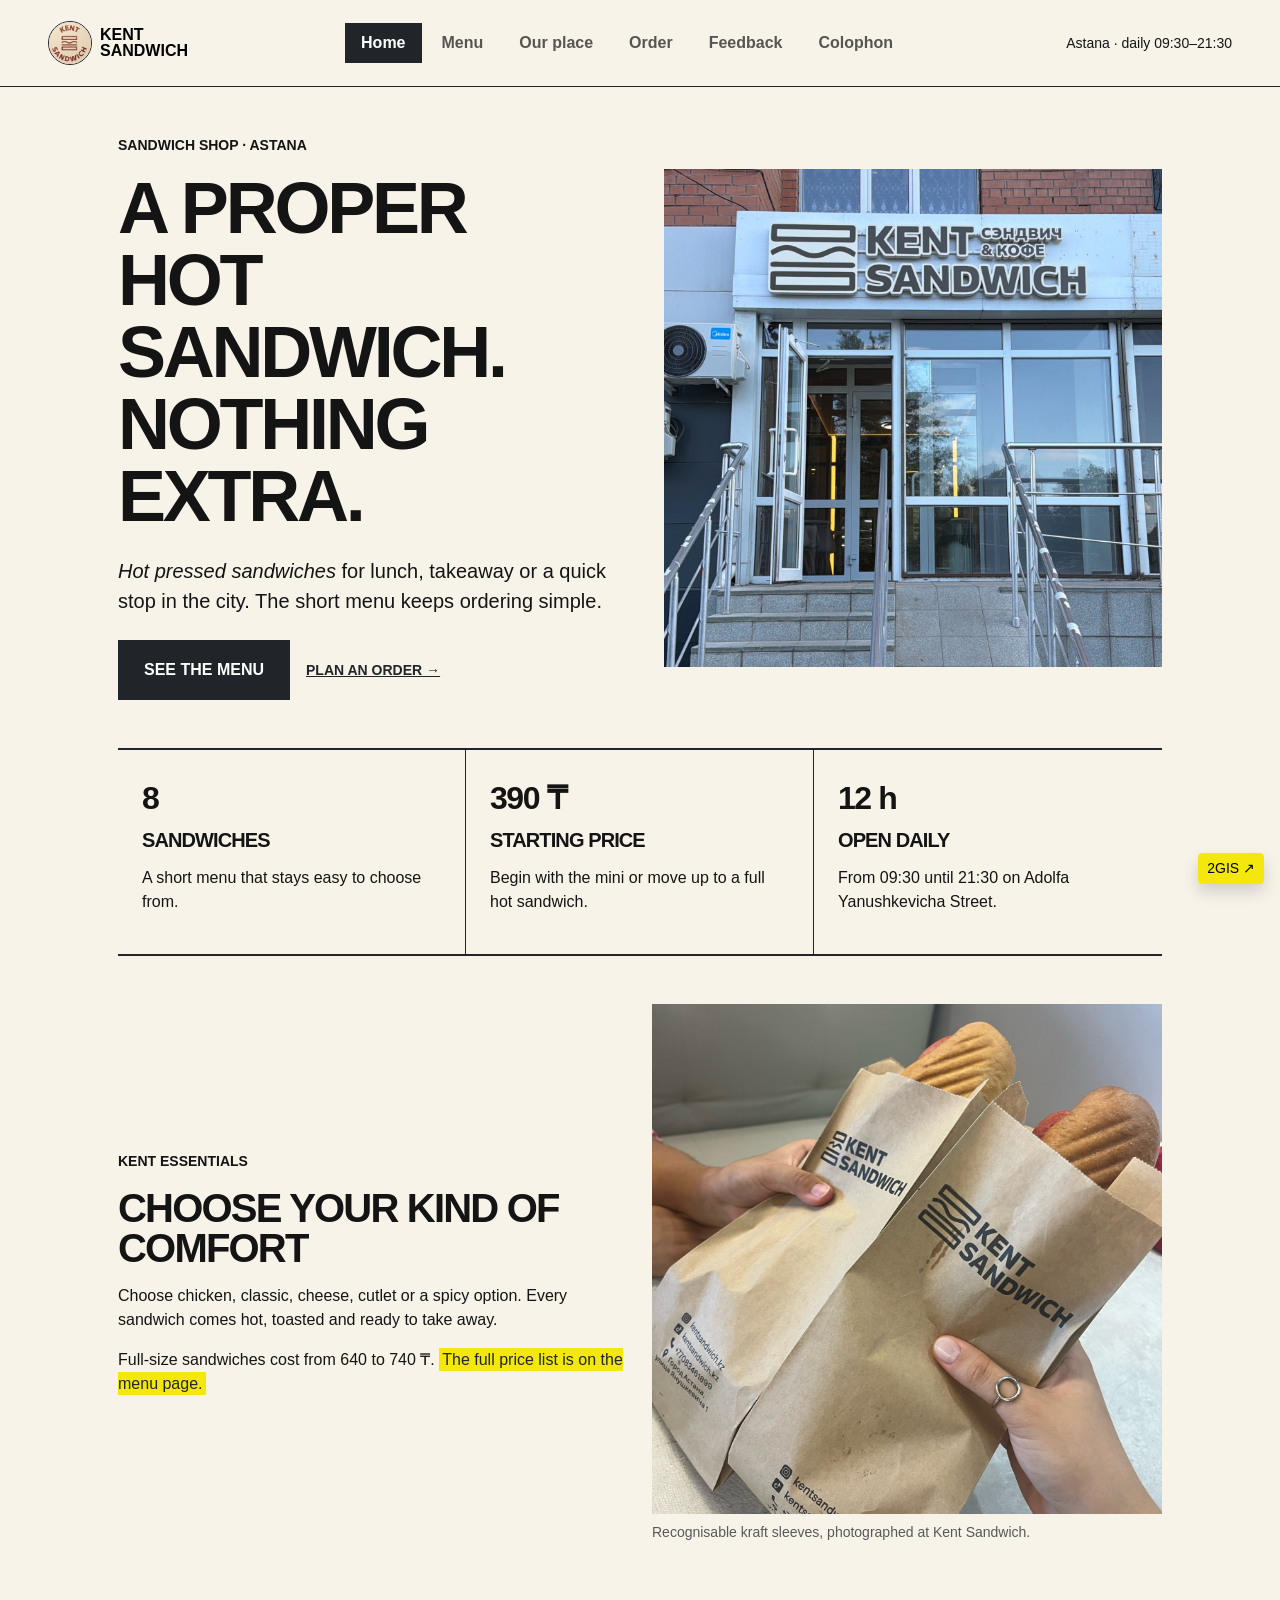
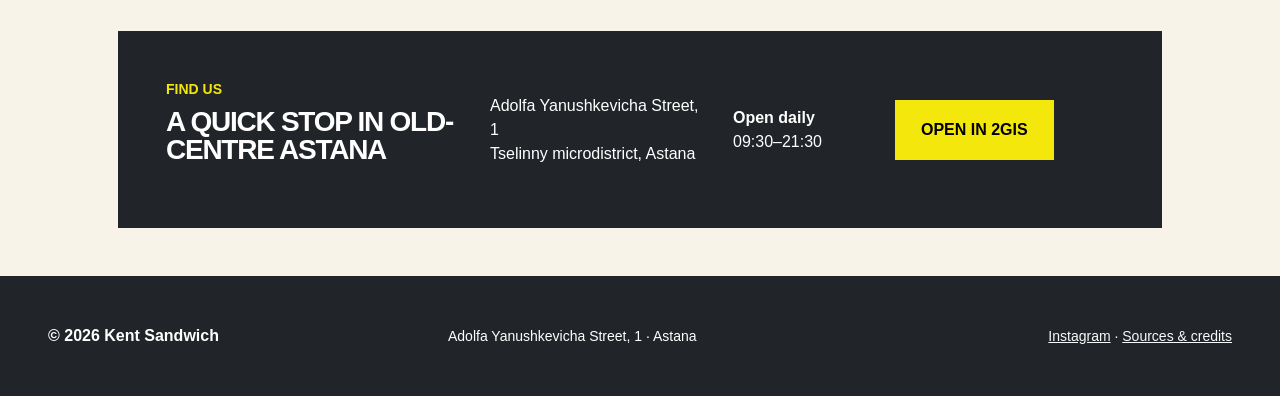
==== index.html @ 13304207 "fix: match Merey navigation to original style" ====
<!DOCTYPE html>
<html lang="en">
<head>
<meta charset="UTF-8">
<meta name="viewport" content="width=device-width, initial-scale=1.0">
<meta name="description" content="Kent Sandwich in Astana: hot pressed sandwiches, a focused menu, and a compact neighbourhood dining room.">
<meta name="author" content="Merey Kuatbay">
<title>Kent Sandwich Astana | Home</title>
<!-- Bootstrap 5.3.8 via CDN; shared styles follow it, then the page owner’s correction stylesheet. --><link rel="stylesheet" href="https://cdn.jsdelivr.net/npm/bootstrap@5.3.8/dist/css/bootstrap.min.css" integrity="sha384-sRIl4kxILFvY47J16cr9ZwB07vP4J8+LH7qKQnuqkuIAvNWLzeN8tE5YBujZqJLB" crossorigin="anonymous">
<link rel="stylesheet" href="css/base.css">
<link rel="stylesheet" href="css/merey.css">
</head>
<body class="page page-home">
    <!-- Author: Merey Kuatbay -->
    <a class="visually-hidden-focusable position-absolute top-0 start-0 z-3 bg-dark text-white p-3" href="#main-content">Skip to content</a>
    <header class="site-header navbar navbar-expand-lg border-bottom border-dark py-3"><div class="container-fluid px-3 px-md-4 px-xl-5">
<a class="brand navbar-brand d-flex align-items-center gap-2 me-3" href="index.html" aria-label="Kent Sandwich home">
        <span class="brand-mark" aria-hidden="true"><img src="images/kent-logo.jpg" alt="" class="rounded-circle border border-dark object-fit-cover" width="44" height="44"></span>
        <span class="brand-name fs-6 fw-bold lh-1 text-uppercase">Kent<br>Sandwich</span>
      </a>
      <button type="button" data-bs-toggle="collapse" data-bs-target="#main-navbar" aria-controls="main-navbar" aria-expanded="false" aria-label="Toggle navigation" class="navbar-toggler"><span class="navbar-toggler-icon"></span></button><nav class="site-nav collapse navbar-collapse" aria-label="Main navigation" id="main-navbar"><ul class="navbar-nav mx-lg-auto gap-1 pt-3 pt-lg-0">
          <li class="nav-item"><a href="index.html" aria-current="page" class="nav-link px-3 fw-semibold active bg-dark text-white">Home</a></li>
          <li class="nav-item"><a href="menu.html" class="nav-link px-3 fw-semibold">Menu</a></li>
          <li class="nav-item"><a href="about.html" class="nav-link px-3 fw-semibold">Our place</a></li>
          <li class="nav-item"><a href="order.html" class="nav-link px-3 fw-semibold">Order</a></li>
          <li class="nav-item"><a href="feedback.html" class="nav-link px-3 fw-semibold">Feedback</a></li>
          <li class="nav-item"><a href="colophon.html" class="nav-link px-3 fw-semibold">Colophon</a></li>
        </ul></nav><p class="header-note d-none d-xl-block small text-end mb-0 ms-3">Astana · daily 09:30–21:30</p>
    </div></header><!-- container caps the content width on large screens and keeps readable gutters on phones. --><main class="site-main container px-lg-5" id="main-content"><section class="home-hero py-4 py-lg-5 border-bottom border-2 border-dark" aria-labelledby="home-title"><div class="row g-4 g-lg-5 align-items-center">
<div class="col-12 col-lg-6">
<p class="eyebrow small text-uppercase fw-semibold mb-3 fw-bold">Sandwich shop · Astana</p>
        <h1 id="home-title" class="fw-bold text-uppercase display-2 lh-1 mb-4">A proper hot sandwich. Nothing extra.</h1>
        <p class="hero-copy lead mb-4 fw-normal"><em>Hot pressed sandwiches</em> for lunch, takeaway or a quick stop in the city. The short menu keeps ordering simple.</p>
        <p class="hero-actions d-flex flex-wrap gap-3 mb-0">
          <a class="btn btn-dark rounded-0 border-2 text-uppercase fw-bold px-4 py-3 small" href="menu.html">See the menu</a>
          <a class="text-link link-dark text-uppercase fw-bold small align-self-center" href="order.html">Plan an order →</a>
        </p>
        </div>
<div class="col-12 col-lg-6"><figure class="hero-figure mb-0"><div class="ratio rounded-0 overflow-hidden ratio-1x1"><img src="images/kent-hero.jpg" alt="Kent Sandwich storefront and sign on Adolfa Yanushkevicha Street" class="w-100 h-100 object-fit-cover"></div></figure></div>
</div></section><!-- Responsive block 1: facts stack on phones, use two columns at md and three at lg. --><section class="quick-facts py-0 border-bottom border-2 border-dark" aria-label="Kent Sandwich essentials"><div class="row g-0">
<div class="col-12 col-md-6 col-lg-4"><article class="fact-card h-100 border-dark p-4 border-end"><p class="fact-number fw-bold mb-2 fs-2">8</p>
          <h2 class="fw-bold mb-3 text-uppercase lh-1 h5">Sandwiches</h2>
          <p>A short menu that stays easy to choose from.</p>
        </article></div>
<div class="col-12 col-md-6 col-lg-4"><article class="fact-card h-100 border-dark p-4 border-end"><p class="fact-number fw-bold mb-2 fs-2">390 ₸</p>
          <h2 class="fw-bold mb-3 text-uppercase lh-1 h5">Starting price</h2>
          <p>Begin with the mini or move up to a full hot sandwich.</p>
        </article></div>
<div class="col-12 col-md-6 col-lg-4"><article class="fact-card h-100 border-dark p-4 border-end border-end-0"><p class="fact-number fw-bold mb-2 fs-2">12 h</p>
          <h2 class="fw-bold mb-3 text-uppercase lh-1 h5">Open daily</h2>
          <p>From 09:30 until 21:30 on Adolfa Yanushkevicha Street.</p>
        </article></div>
</div></section><section class="signature-section py-5" aria-labelledby="signature-title"><div class="row g-4 align-items-center">
<!-- This div groups copy beside the figure; no semantic section is needed inside its parent section. --><div class="col-12 col-md-6"><div class="signature-copy">
          <p class="eyebrow small text-uppercase fw-semibold mb-3 fw-bold">Kent essentials</p>
          <h2 id="signature-title" class="fw-bold mb-3 display-6 text-uppercase lh-1">Choose your kind of comfort</h2>
          <p>Choose chicken, classic, cheese, cutlet or a spicy option. Every sandwich comes hot, toasted and ready to take away.</p>
          <p>Full-size sandwiches cost from 640 to 740 ₸. <mark class="bg-warning">The full price list is on the menu page.</mark></p>
        </div></div>
        <div class="col-12 col-md-6"><figure class="signature-figure"><div class="ratio rounded-0 overflow-hidden ratio-1x1"><img src="images/kent-packaging.jpg" alt="Three Kent Sandwiches in branded kraft paper sleeves" class="w-100 h-100 object-fit-cover"></div>
<figcaption class="figure-caption mt-2">Recognisable kraft sleeves, photographed at Kent Sandwich.</figcaption></figure></div>
</div></section><!-- Responsive block 2: visit information uses one, two and four columns at phone, md and lg widths. --><section class="visit-strip bg-dark text-white rounded-0 p-4 p-lg-5 my-4" id="visit" aria-labelledby="visit-title"><div class="row g-4 align-items-center">
<!-- The id is unique because this is the only home-page destination for visit details. --><!-- This div groups the visit heading within the larger visit section; it has no separate meaning. --><div class="col-12 col-md-6 col-lg-4"><div>
          <p class="eyebrow small text-uppercase text-warning mb-2 mb-0 fw-bold">Find us</p>
          <h2 id="visit-title" class="fw-bold mb-3 h3 text-uppercase lh-1">A quick stop in old-centre Astana</h2>
        </div></div>
        <div class="col-12 col-md-6 col-lg-3"><address class="mb-0">Adolfa Yanushkevicha Street, 1<br>Tselinny microdistrict, Astana</address></div>
        <div class="col-12 col-md-6 col-lg-2"><p class="mb-0">
          <strong>Open daily</strong>
          <br>09:30–21:30</p></div>
        <div class="col-12 col-md-6 col-lg-3"><a class="btn btn-warning rounded-0 border-2 text-uppercase fw-bold px-4 py-3 small" href="https://2gis.kz/astana/firm/70000001114376342" target="_blank" rel="noopener noreferrer">Open in 2GIS</a></div>
      </div></section></main><!-- Responsive text: footer is centred on phones and left/right aligned from md (768px). --><footer class="site-footer container-fluid bg-dark text-white mt-5 py-5 px-3 px-md-4 px-xl-5"><div class="row g-3 align-items-center text-center text-md-start">
<p class="col-12 col-md-4 mb-0 fw-bold">© 2026 Kent Sandwich</p>
      <p class="col-12 col-md-4 mb-0 small">Adolfa Yanushkevicha Street, 1 · Astana</p>
      <p class="col-12 col-md-4 mb-0 small text-md-end"><a href="https://www.instagram.com/kentsandwich.kz/" target="_blank" rel="noopener noreferrer" class="link-light">Instagram</a> · <a href="colophon.html" class="link-light">Sources &amp; credits</a></p>
    </div></footer><a class="source-tab btn btn-warning btn-sm position-fixed bottom-0 end-0 m-3 shadow z-3 d-none d-lg-block" href="https://2gis.kz/astana/firm/70000001114376342" target="_blank" rel="noopener noreferrer">2GIS ↗</a>
  <script src="https://cdn.jsdelivr.net/npm/bootstrap@5.3.8/dist/js/bootstrap.bundle.min.js" integrity="sha384-FKyoEForCGlyvwx9Hj09JcYn3nv7wiPVlz7YYwJrWVcXK/BmnVDxM+D2scQbITxI" crossorigin="anonymous"></script>
</body>
</html>
---- css/base.css ----
/* Bootstrap 5.3.8 provides all layout, spacing, controls and breakpoints.
   Shared brand variables, navigation wordmark and button colours live here. */
:root {
  --kent-heading-font: "Arial Black", "Helvetica Neue", Arial, sans-serif;
  --bs-body-bg: #f7f3e9;
  --bs-body-color: #141414;
  --bs-body-font-family: "Helvetica Neue", Arial, sans-serif;
  --bs-border-color: #d8d2c4;
  --bs-tertiary-bg: #f4e70c;
  --bs-tertiary-bg-rgb: 244, 231, 12;
  --bs-link-color: #141414;
  --bs-link-color-rgb: 20, 20, 20;
  --bs-link-hover-color: #585016;
  --bs-link-hover-color-rgb: 88, 80, 22;
}

/* Shared wordmark font; page headings are assigned in each author's file. */
.brand-name {
  font-family: var(--kent-heading-font);
}

/* Override Bootstrap warning colours to match Kent yellow; geometry and
   interaction states remain supplied by Bootstrap's button component. */
.btn-warning {
  --bs-btn-bg: #f4e70c;
  --bs-btn-border-color: #f4e70c;
  --bs-btn-hover-bg: #e0d30b;
  --bs-btn-hover-border-color: #e0d30b;
  --bs-btn-active-bg: #e0d30b;
  --bs-btn-active-border-color: #e0d30b;
}
---- css/merey.css ----
/* Merey: original heading and menu typography on home, menu and order. */
:is(.page-home, .page-menu, .page-order) main :is(h1, h2, h3) {
  font-family: var(--kent-heading-font);
  letter-spacing: -0.045em;
}
/* Brand display face for the existing fact numbers and sandwich prices. */
.fact-number, .menu-price {
  font-family: var(--kent-heading-font);
  letter-spacing: -0.045em;
}

/* Keep Bootstrap warning utilities on the shop's electric yellow. */
:is(.page-home, .page-menu, .page-order) {
  --bs-warning: #f4e70c;
  --bs-warning-rgb: 244, 231, 12;
}

/* Keep prepared cart and message regions out of view until JavaScript reveals them. */
:is(.page-home, .page-menu, .page-order) .is-hidden {
  display: none;
}

/* JavaScript selection hooks for the menu and order pages; unused until the next assignment. */
.menu-card.is-active,
.menu-card.is-selected,
.choice-card.is-active,
.choice-card.is-selected {
  outline: 3px solid var(--bs-body-color);
  outline-offset: -3px;
}

.form-message {
  margin: 0 0 1rem;
  padding: 0.9rem 1rem;
  border: 2px solid var(--bs-body-color);
}

.form-message.is-error {
  border-color: #a12622;
  background-color: #fff0ef;
  color: #741a17;
}

.form-message.is-success {
  border-color: #25613b;
  background-color: #edf8f0;
  color: #174629;
}

.form-control.is-error,
.form-select.is-error {
  border-color: #a12622;
}

.form-control.is-success,
.form-select.is-success {
  border-color: #25613b;
}

.item-quantity {
  width: 5rem;
  flex: 0 0 5rem;
}

.page-order .order-summary {
  background-color: var(--bs-tertiary-bg);
}

.page-order .form-check-input:checked {
  border-color: var(--bs-body-color);
  background-color: #f4e70c;
  background-image: url("data:image/svg+xml,%3csvg xmlns='http://www.w3.org/2000/svg' viewBox='0 0 20 20'%3e%3cpath fill='none' stroke='%23141414' stroke-linecap='round' stroke-linejoin='round' stroke-width='3' d='m6 10 3 3 6-6'/%3e%3c/svg%3e");
}

.page-order .form-check-input:focus {
  border-color: #f4e70c;
  box-shadow: 0 0 0 0.25rem rgb(244 231 12 / 35%);
}

.page-order .form-control:focus,
.page-order .form-select:focus {
  border-color: #f4e70c;
  box-shadow: 0 0 0 0.25rem rgb(244 231 12 / 35%);
}
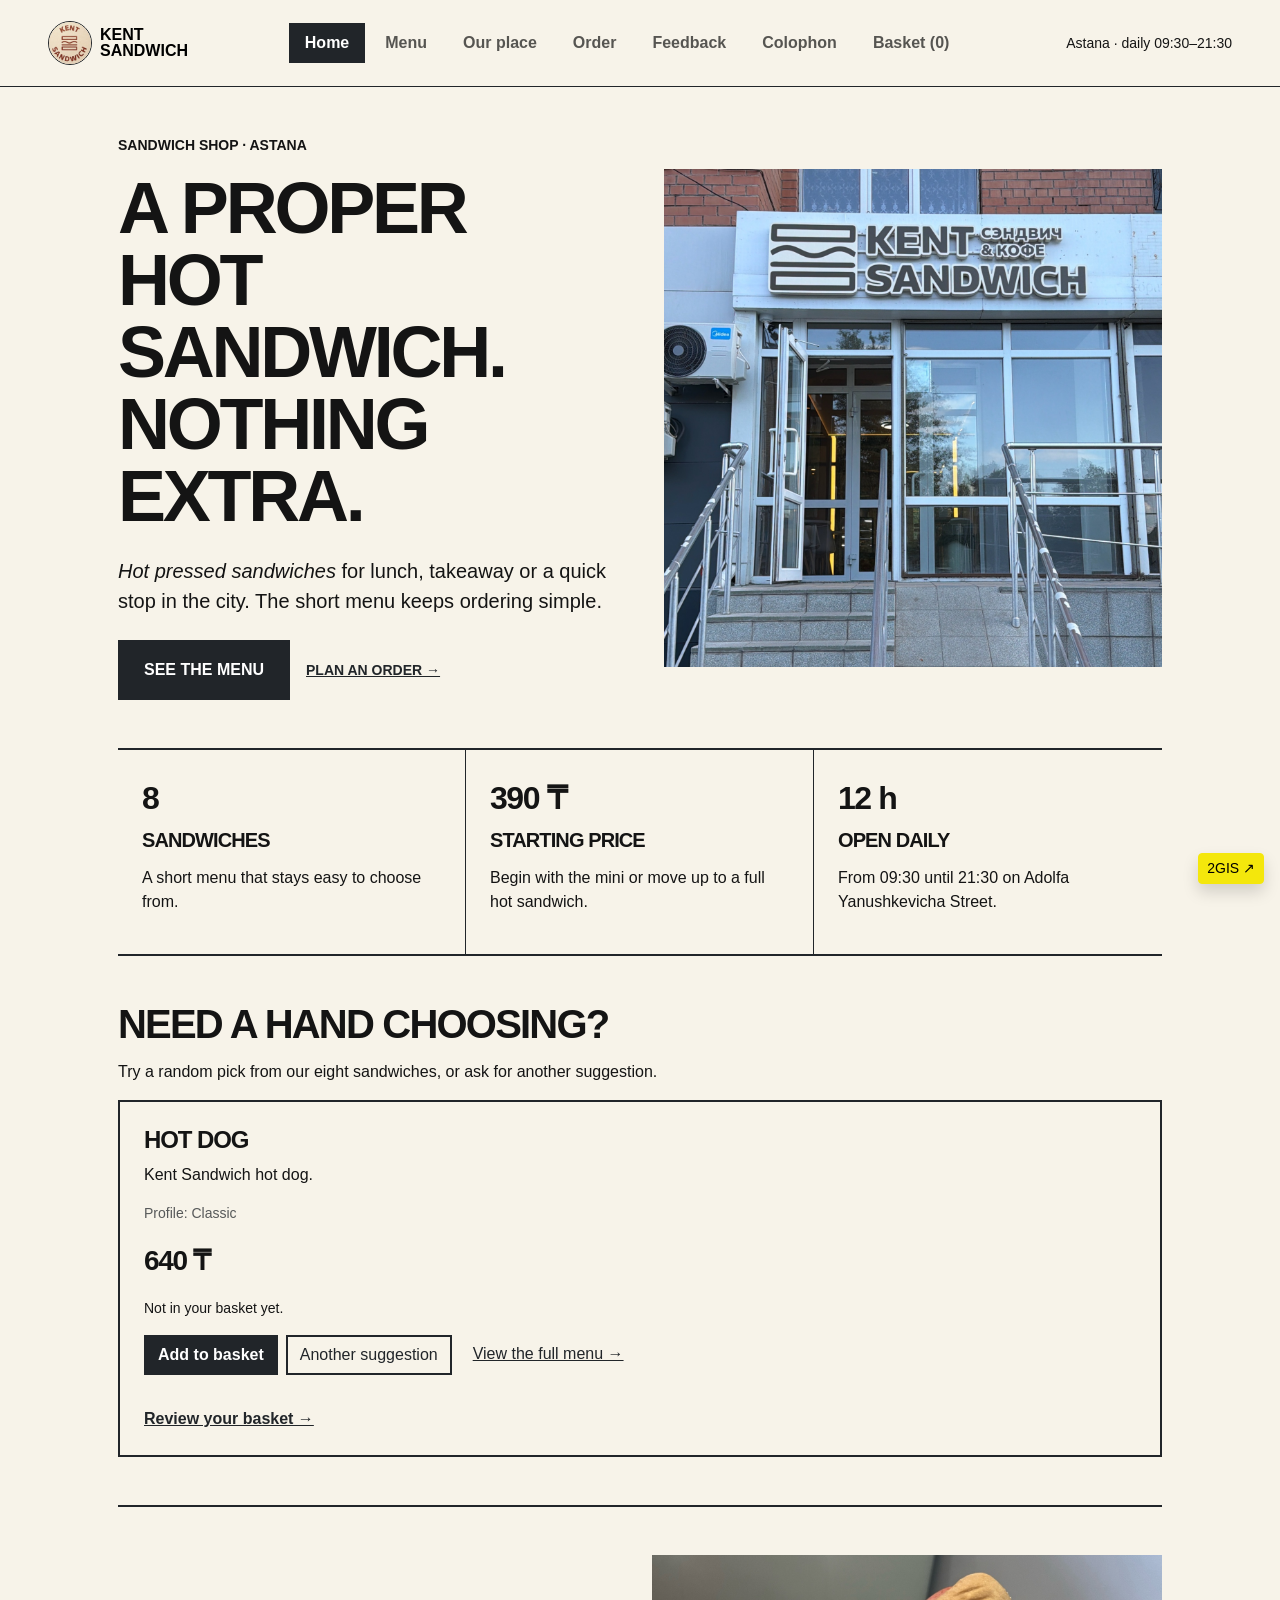
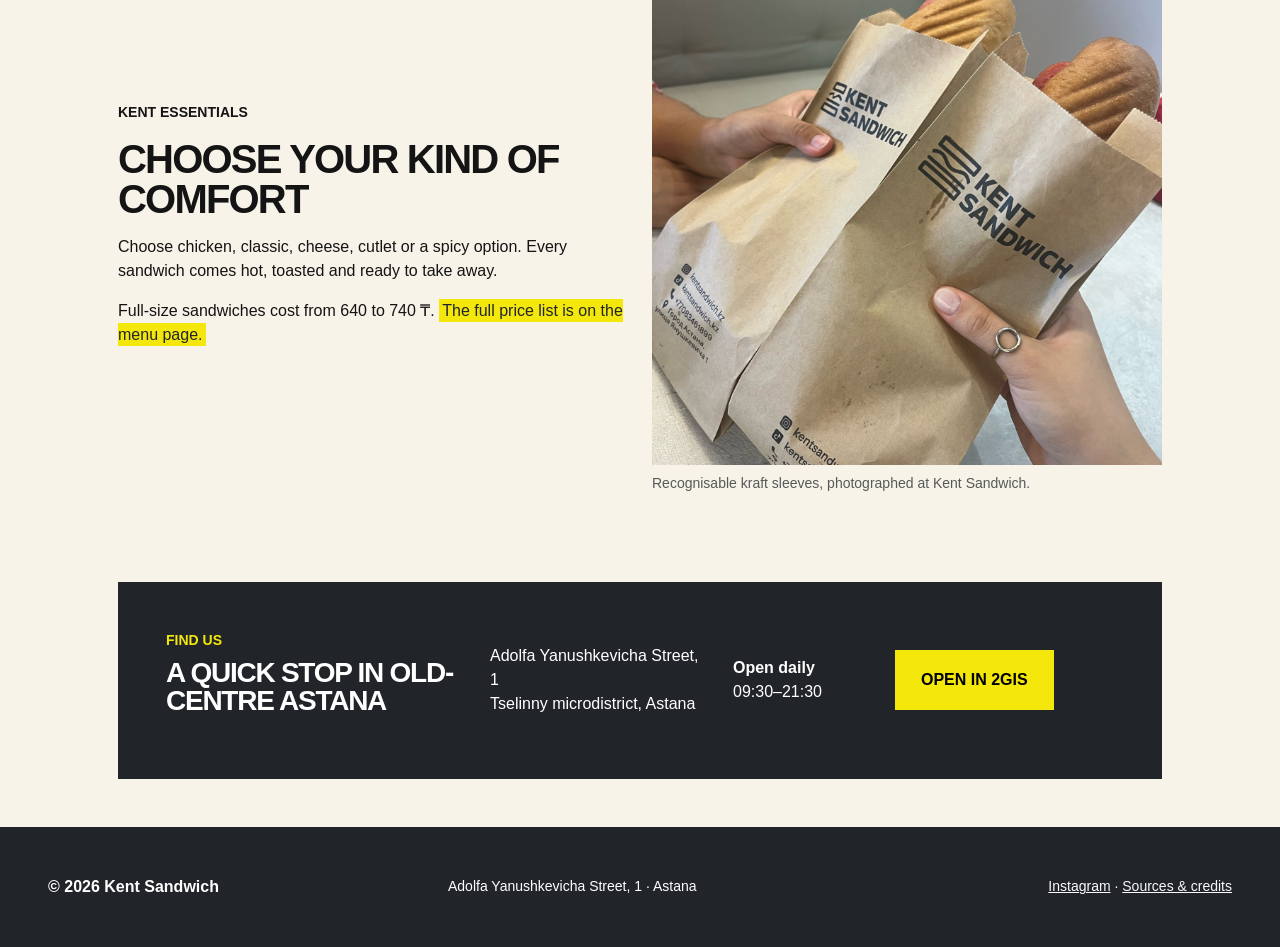
==== commit 5b307c0d: "feat: add shared basket and interactive sandwich discovery" ====
--- a/index.html
+++ b/index.html
@@ -9,6 +9,9 @@
 <!-- Bootstrap 5.3.8 via CDN; shared styles follow it, then the page owner’s correction stylesheet. --><link rel="stylesheet" href="https://cdn.jsdelivr.net/npm/bootstrap@5.3.8/dist/css/bootstrap.min.css" integrity="sha384-sRIl4kxILFvY47J16cr9ZwB07vP4J8+LH7qKQnuqkuIAvNWLzeN8tE5YBujZqJLB" crossorigin="anonymous">
 <link rel="stylesheet" href="css/base.css">
 <link rel="stylesheet" href="css/merey.css">
+<script src="js/menu-data.js" defer></script>
+<script src="js/main.js" defer></script>
+<script src="js/index.js" defer></script>
 </head>
 <body class="page page-home">
     <!-- Author: Merey Kuatbay -->
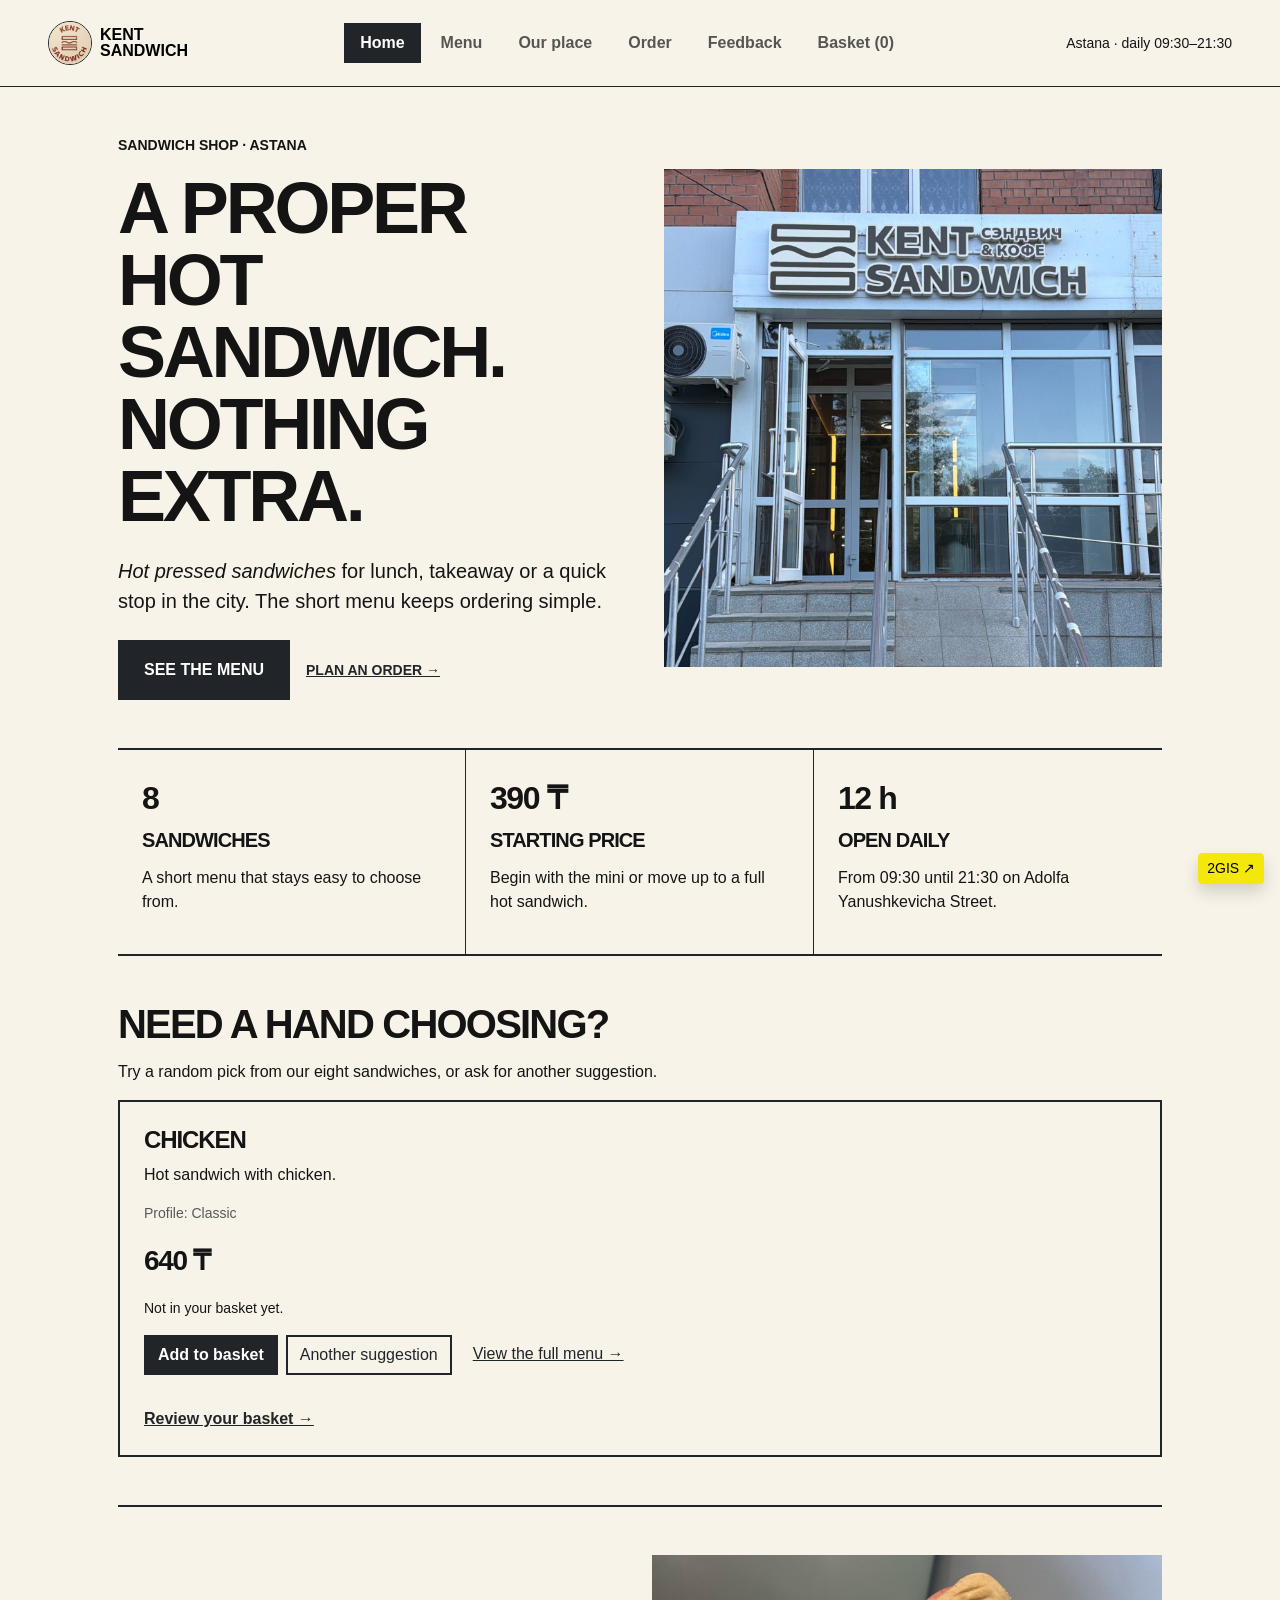
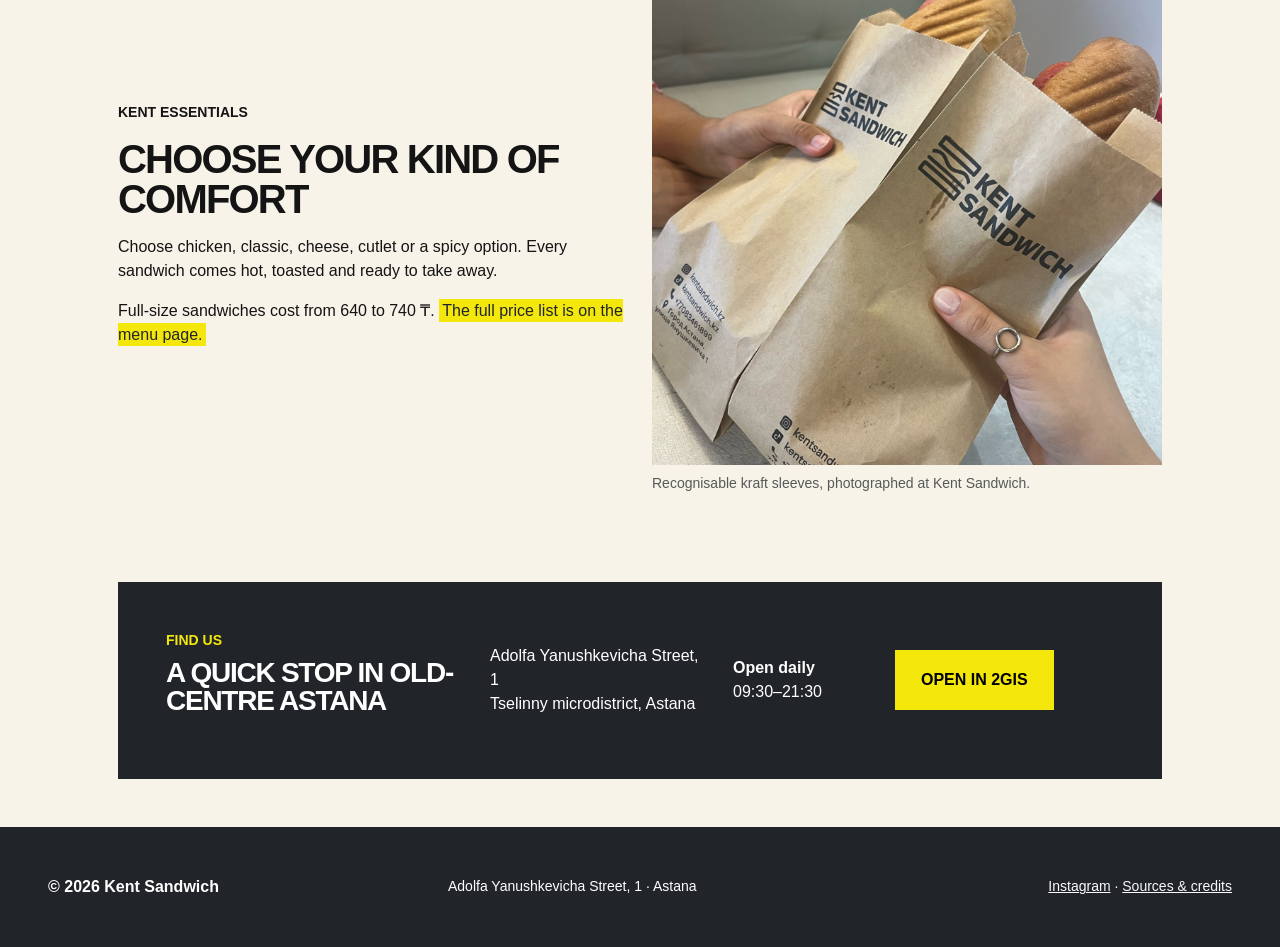
==== commit 64dfe8ab: "feat: migrate home menu and order interactions to jQuery" ====
--- a/index.html
+++ b/index.html
@@ -9,6 +9,8 @@
 <!-- Bootstrap 5.3.8 via CDN; shared styles follow it, then the page owner’s correction stylesheet. --><link rel="stylesheet" href="https://cdn.jsdelivr.net/npm/bootstrap@5.3.8/dist/css/bootstrap.min.css" integrity="sha384-sRIl4kxILFvY47J16cr9ZwB07vP4J8+LH7qKQnuqkuIAvNWLzeN8tE5YBujZqJLB" crossorigin="anonymous">
 <link rel="stylesheet" href="css/base.css">
 <link rel="stylesheet" href="css/merey.css">
+<!-- jQuery 3.7.1 full build: CDN library loads before our deferred scripts; full includes effects. -->
+<script src="https://code.jquery.com/jquery-3.7.1.min.js" integrity="sha256-/JqT3SQfawRcv/BIHPThkBvs0OEvtFFmqPF/lYI/Cxo=" crossorigin="anonymous" defer></script>
 <script src="js/menu-data.js" defer></script>
 <script src="js/main.js" defer></script>
 <script src="js/index.js" defer></script>
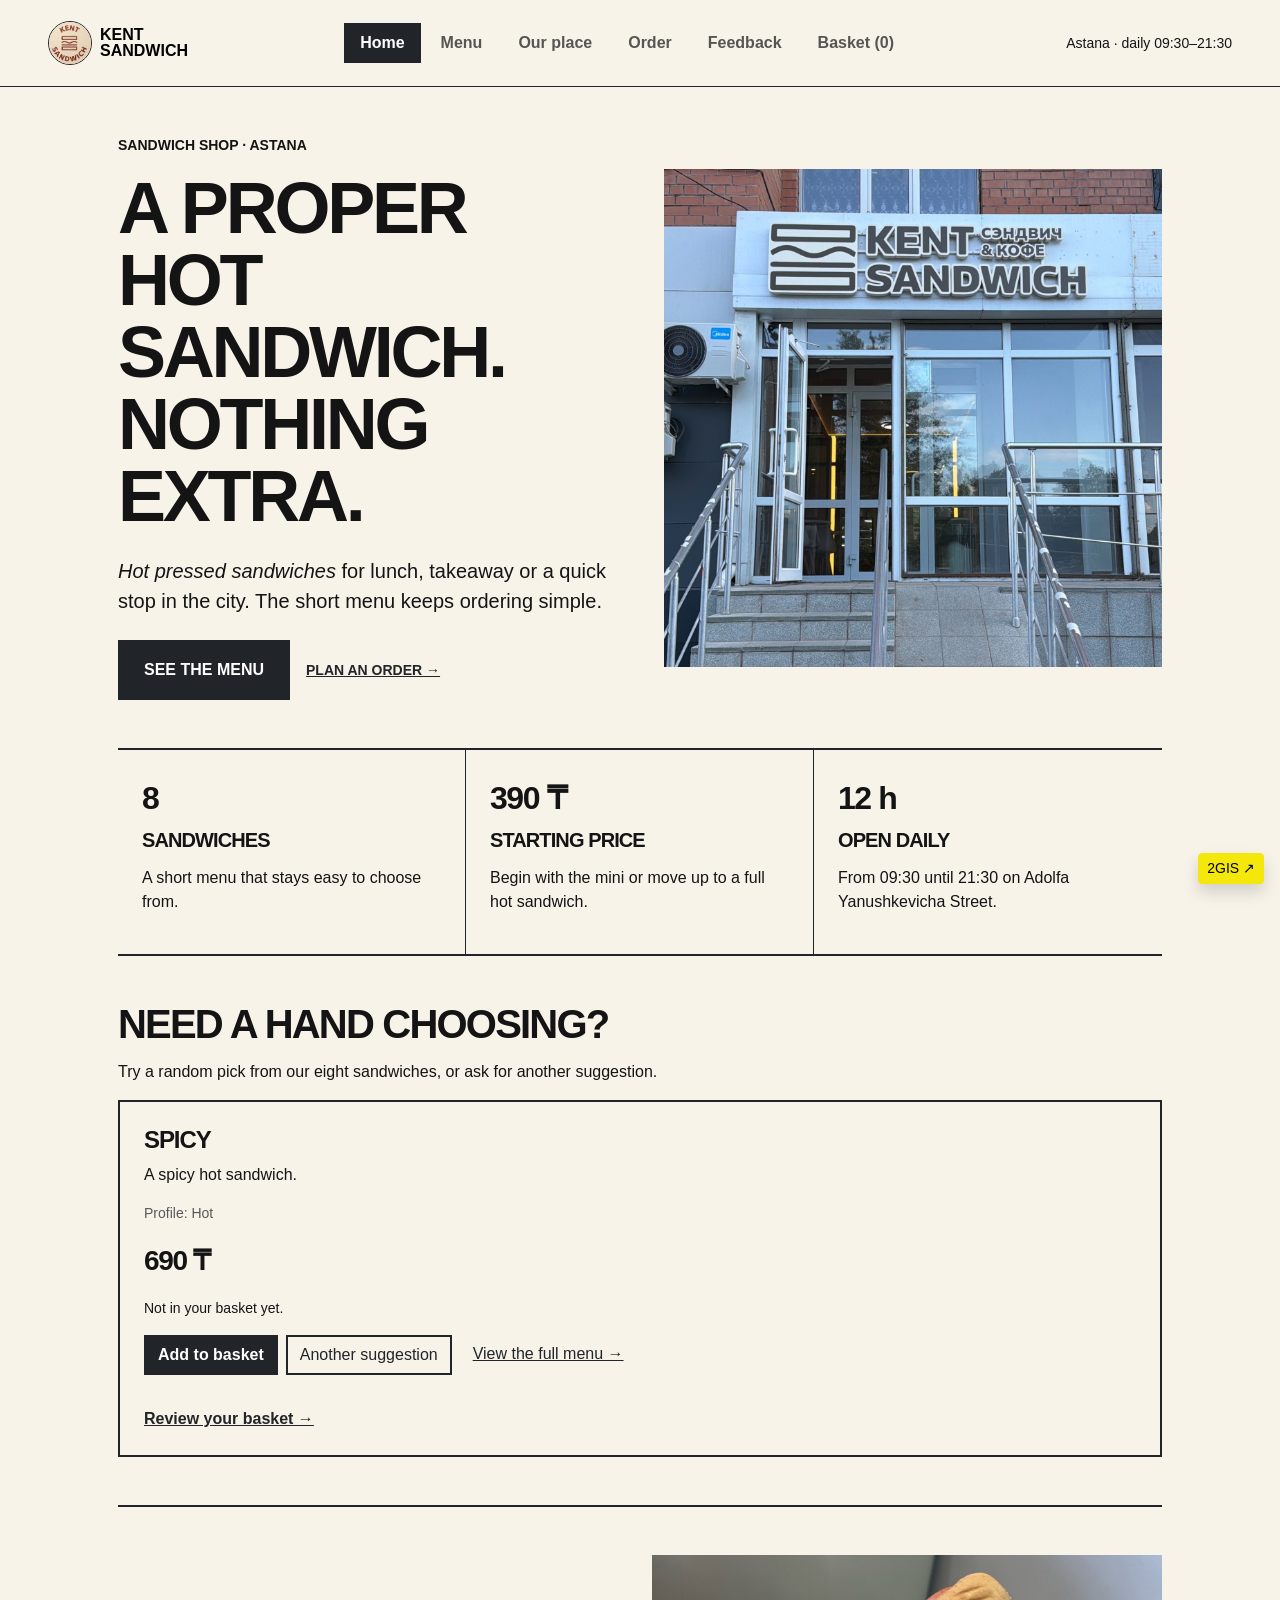
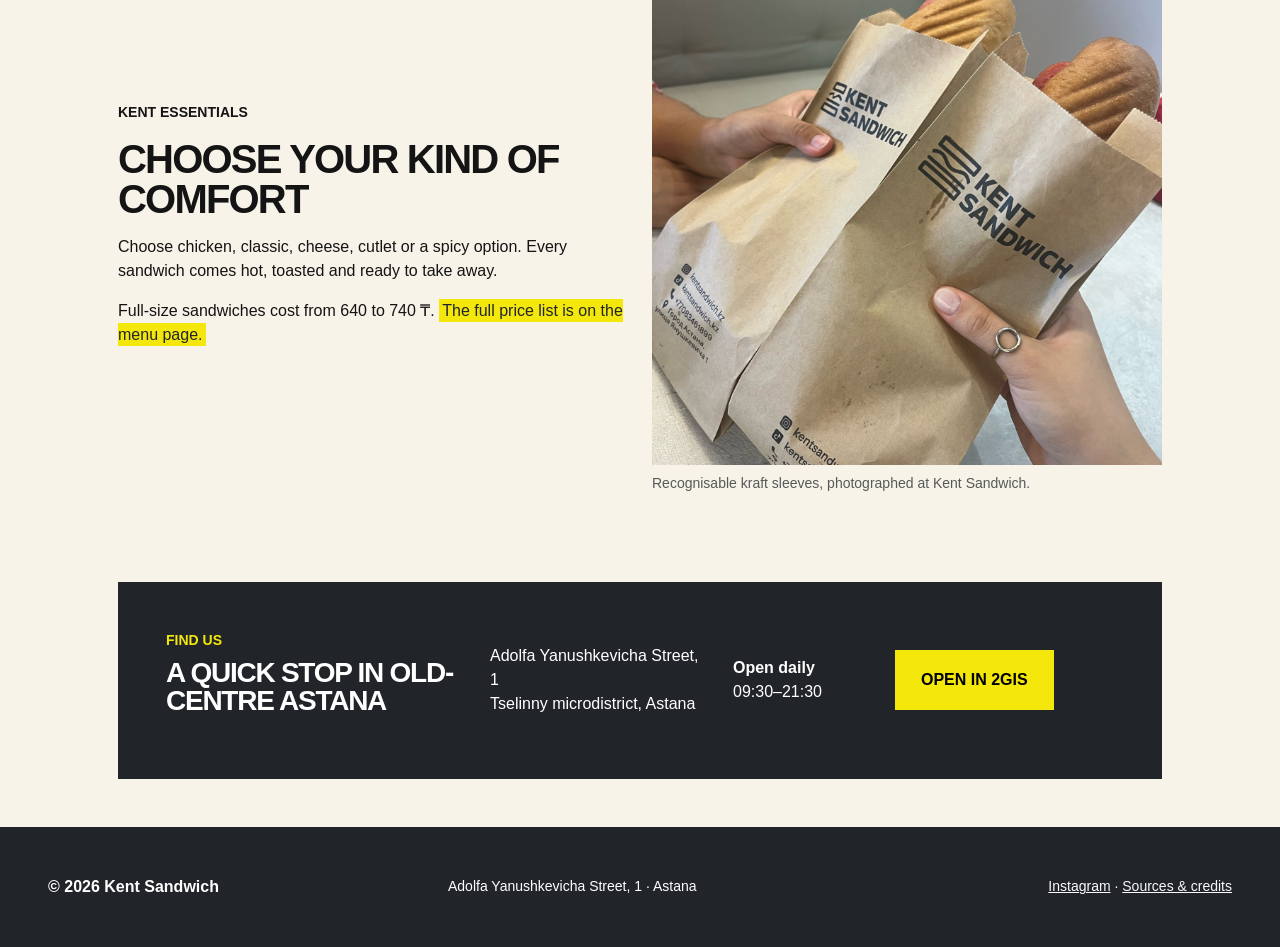
==== commit 2a5ed582: "refactor: separate basket state from jQuery views" ====
--- a/index.html
+++ b/index.html
@@ -12,6 +12,7 @@
 <!-- jQuery 3.7.1 full build: CDN library loads before our deferred scripts; full includes effects. -->
 <script src="https://code.jquery.com/jquery-3.7.1.min.js" integrity="sha256-/JqT3SQfawRcv/BIHPThkBvs0OEvtFFmqPF/lYI/Cxo=" crossorigin="anonymous" defer></script>
 <script src="js/menu-data.js" defer></script>
+<script src="js/basket.js" defer></script>
 <script src="js/main.js" defer></script>
 <script src="js/index.js" defer></script>
 </head>
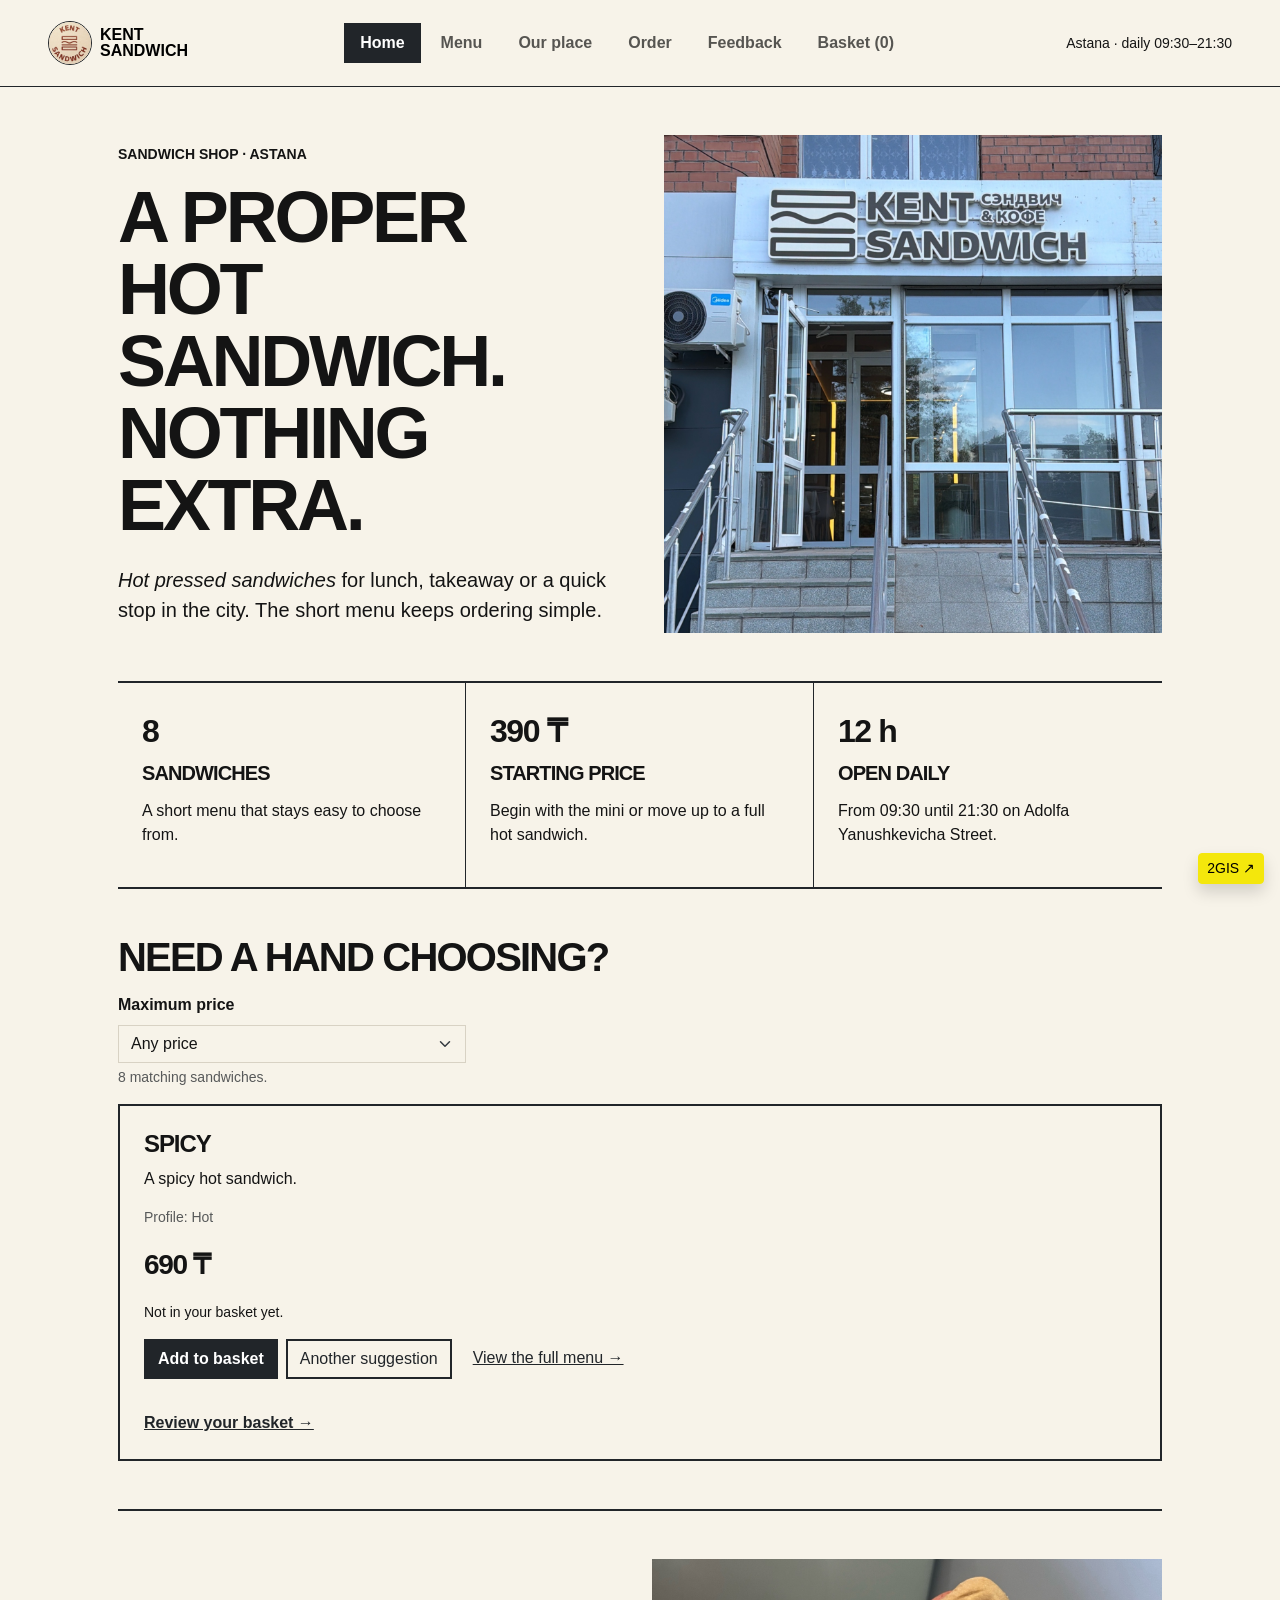
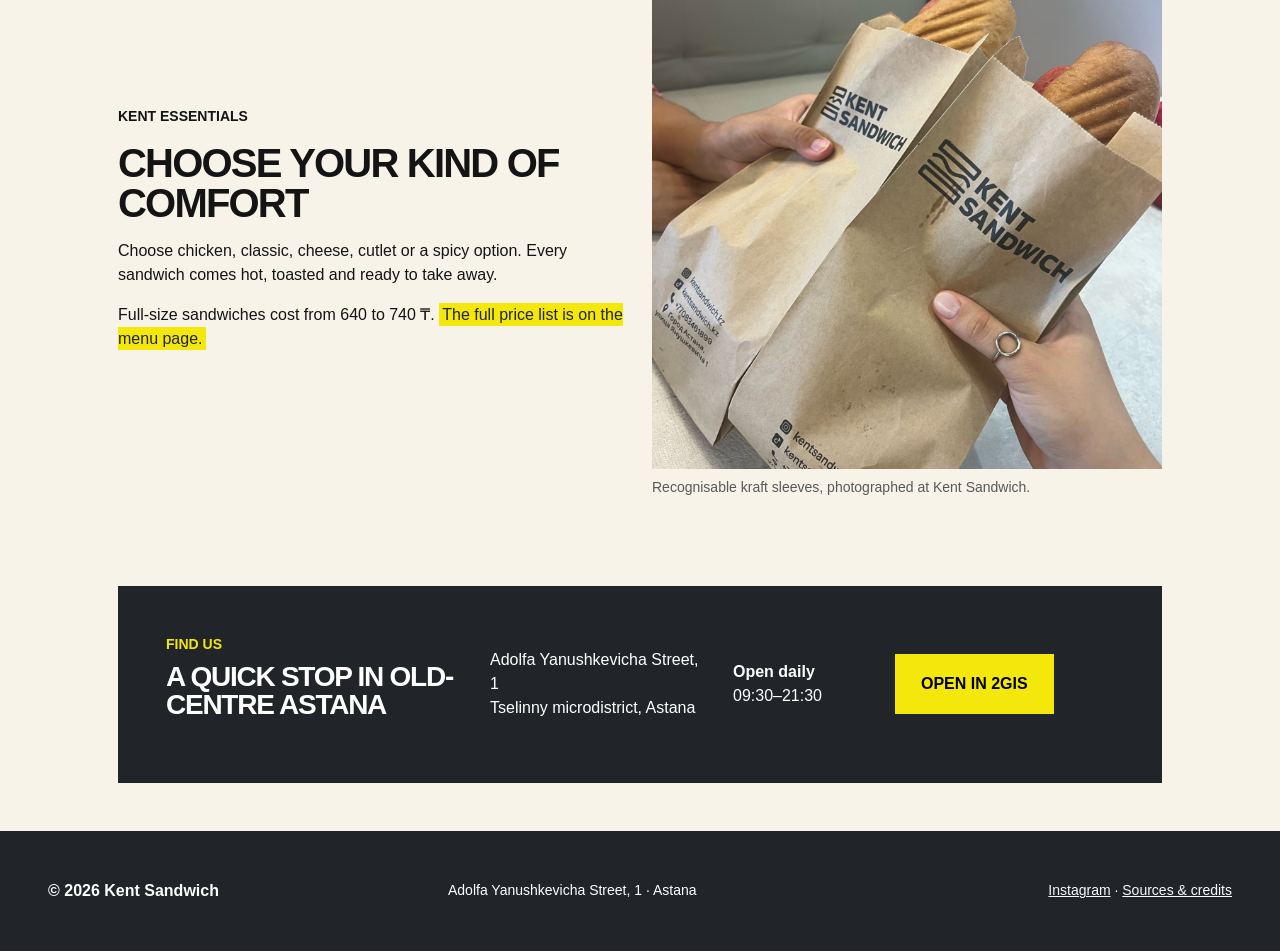
==== commit 1867ed4f: "fix: simplify home and menu layouts" ====
--- a/index.html
+++ b/index.html
@@ -36,11 +36,7 @@
 <div class="col-12 col-lg-6">
 <p class="eyebrow small text-uppercase fw-semibold mb-3 fw-bold">Sandwich shop · Astana</p>
         <h1 id="home-title" class="fw-bold text-uppercase display-2 lh-1 mb-4">A proper hot sandwich. Nothing extra.</h1>
-        <p class="hero-copy lead mb-4 fw-normal"><em>Hot pressed sandwiches</em> for lunch, takeaway or a quick stop in the city. The short menu keeps ordering simple.</p>
-        <p class="hero-actions d-flex flex-wrap gap-3 mb-0">
-          <a class="btn btn-dark rounded-0 border-2 text-uppercase fw-bold px-4 py-3 small" href="menu.html">See the menu</a>
-          <a class="text-link link-dark text-uppercase fw-bold small align-self-center" href="order.html">Plan an order →</a>
-        </p>
+        <p class="lead mb-0 fw-normal"><em>Hot pressed sandwiches</em> for lunch, takeaway or a quick stop in the city. The short menu keeps ordering simple.</p>
         </div>
 <div class="col-12 col-lg-6"><figure class="hero-figure mb-0"><div class="ratio rounded-0 overflow-hidden ratio-1x1"><img src="images/kent-hero.jpg" alt="Kent Sandwich storefront and sign on Adolfa Yanushkevicha Street" class="w-100 h-100 object-fit-cover"></div></figure></div>
 </div></section><!-- Responsive block 1: facts stack on phones, use two columns at md and three at lg. --><section class="quick-facts py-0 border-bottom border-2 border-dark" aria-label="Kent Sandwich essentials"><div class="row g-0">
--- a/css/merey.css
+++ b/css/merey.css
@@ -20,10 +20,11 @@
   display: none;
 }
 
-/* JavaScript selection hooks for the menu and order pages; unused until the next assignment. */
-.menu-card.is-active,
+.menu-guide-photo {
+  object-position: center bottom;
+}
+
 .menu-card.is-selected,
-.choice-card.is-active,
 .choice-card.is-selected {
   outline: 3px solid var(--bs-body-color);
   outline-offset: -3px;
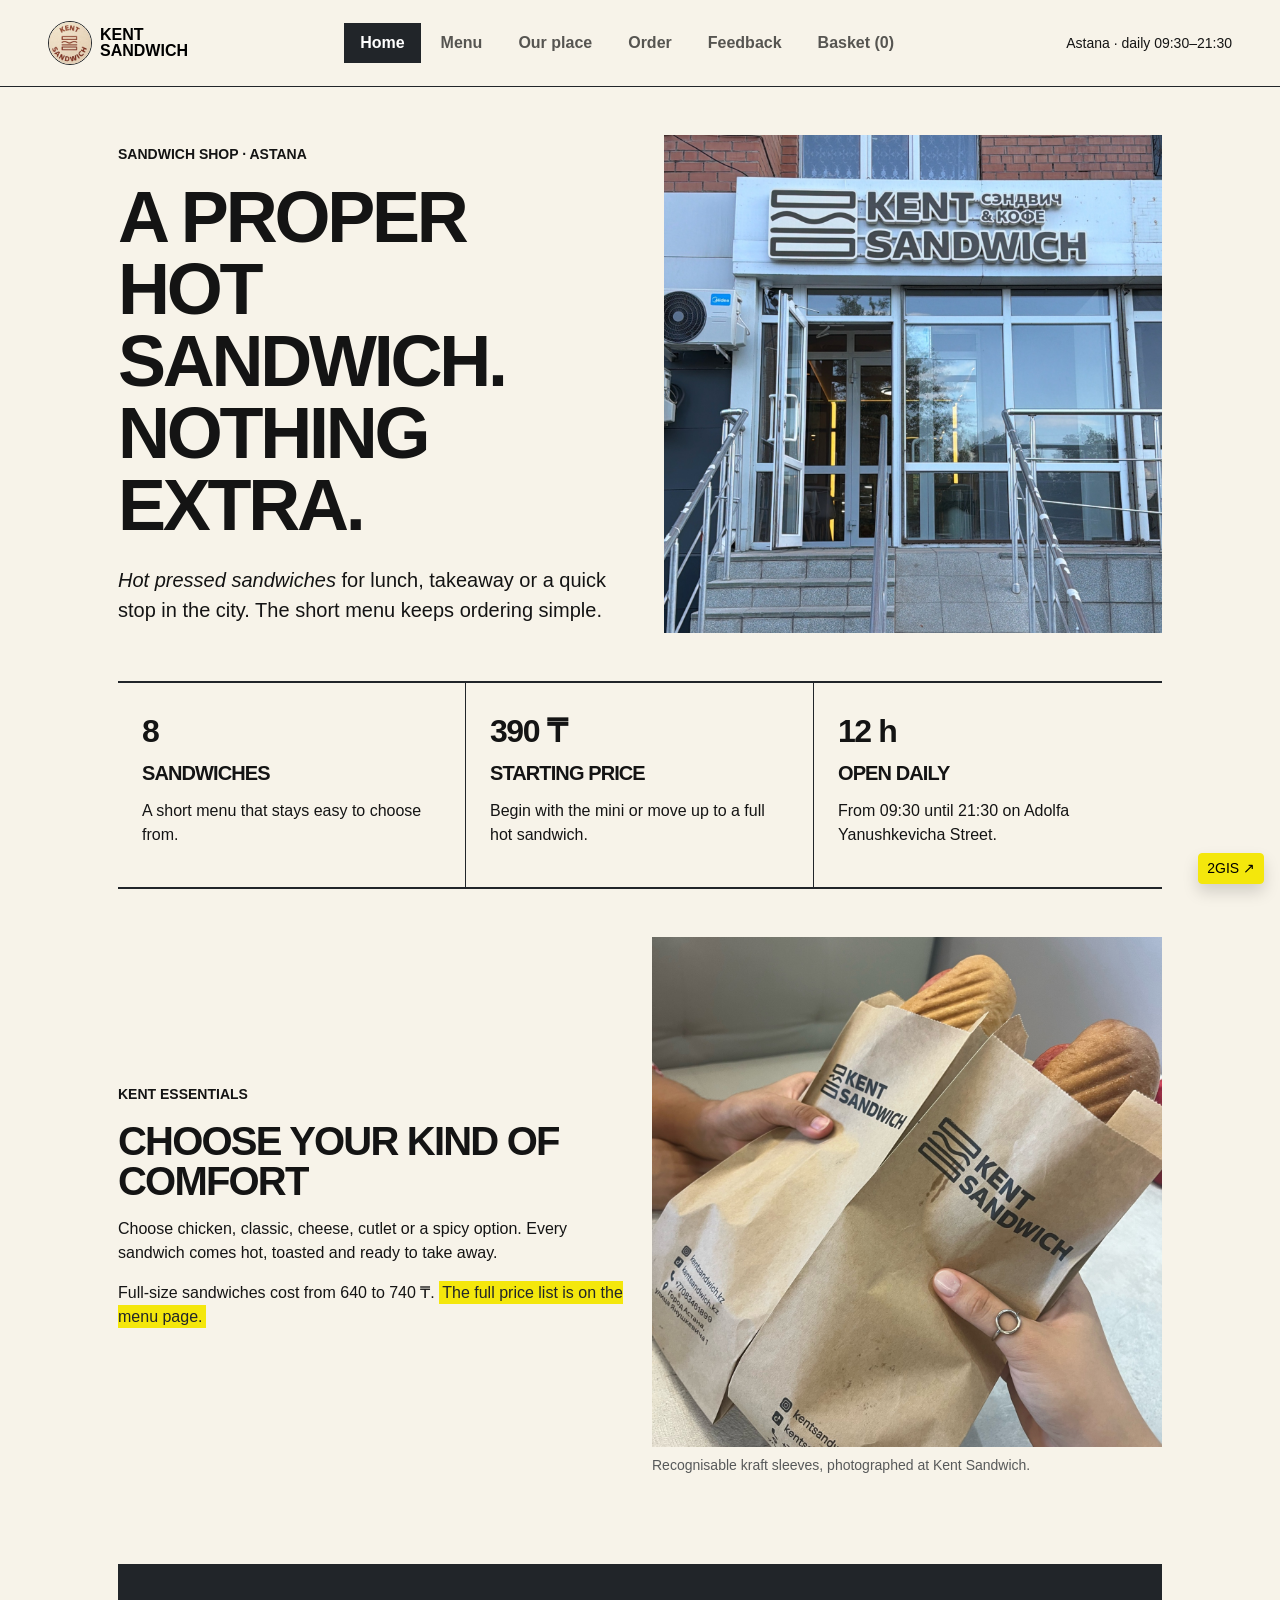
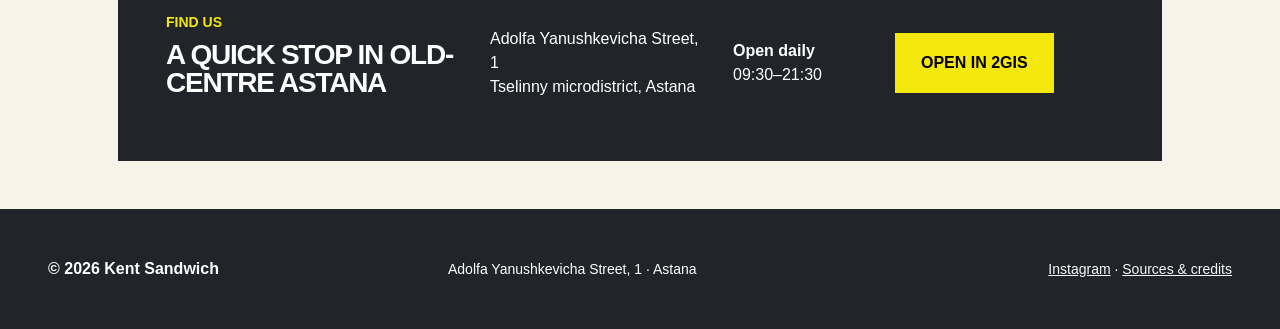
==== commit 63aed4e8: "refine: remove home sandwich suggestions" ====
--- a/index.html
+++ b/index.html
@@ -14,7 +14,6 @@
 <script src="js/menu-data.js" defer></script>
 <script src="js/basket.js" defer></script>
 <script src="js/main.js" defer></script>
-<script src="js/index.js" defer></script>
 </head>
 <body class="page page-home">
     <!-- Author: Merey Kuatbay -->
@@ -52,7 +51,7 @@
           <h2 class="fw-bold mb-3 text-uppercase lh-1 h5">Open daily</h2>
           <p>From 09:30 until 21:30 on Adolfa Yanushkevicha Street.</p>
         </article></div>
-</div></section><section class="signature-section py-5" aria-labelledby="signature-title"><div class="row g-4 align-items-center">
+</div></section><section class="py-5" aria-labelledby="signature-title"><div class="row g-4 align-items-center">
 <!-- This div groups copy beside the figure; no semantic section is needed inside its parent section. --><div class="col-12 col-md-6"><div class="signature-copy">
           <p class="eyebrow small text-uppercase fw-semibold mb-3 fw-bold">Kent essentials</p>
           <h2 id="signature-title" class="fw-bold mb-3 display-6 text-uppercase lh-1">Choose your kind of comfort</h2>
--- a/css/merey.css
+++ b/css/merey.css
@@ -58,9 +58,20 @@
   border-color: #25613b;
 }
 
-.item-quantity {
-  width: 5rem;
-  flex: 0 0 5rem;
+.choice-card .form-check-label {
+  flex: 1 0 7.5rem;
+}
+
+.order-quantity .btn {
+  display: grid;
+  place-items: center;
+  min-width: 2.75rem;
+  min-height: 2.75rem;
+}
+
+.order-quantity output {
+  min-width: 1.75rem;
+  font-variant-numeric: tabular-nums;
 }
 
 .page-order .order-summary {
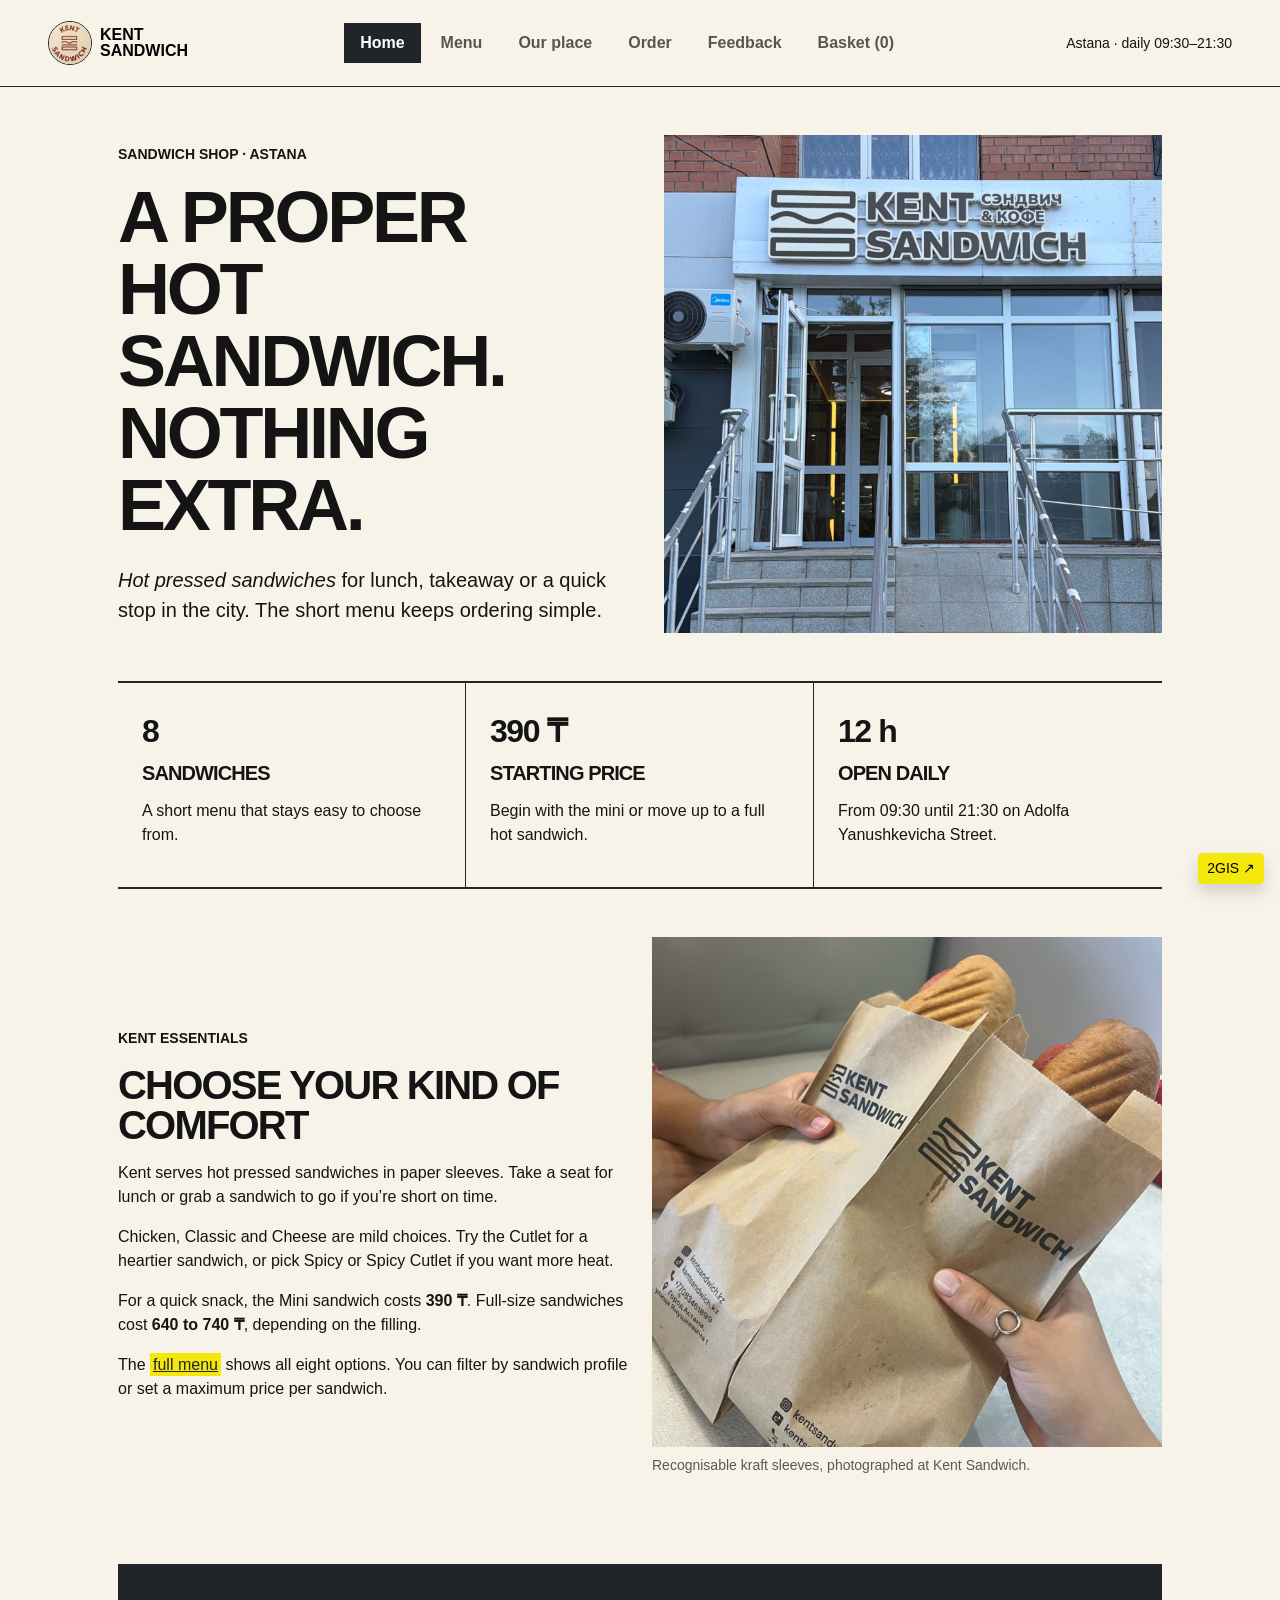
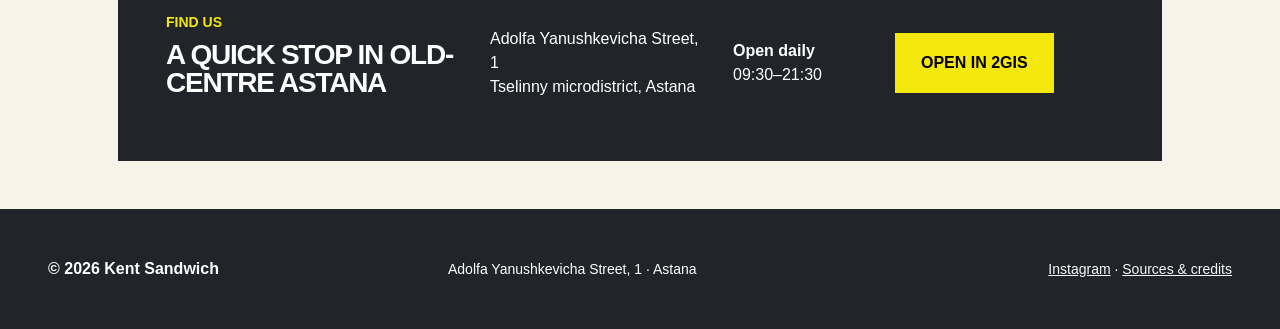
==== commit 778d575a: "docs: expand sandwich guide on homepage" ====
--- a/index.html
+++ b/index.html
@@ -55,8 +55,10 @@
 <!-- This div groups copy beside the figure; no semantic section is needed inside its parent section. --><div class="col-12 col-md-6"><div class="signature-copy">
           <p class="eyebrow small text-uppercase fw-semibold mb-3 fw-bold">Kent essentials</p>
           <h2 id="signature-title" class="fw-bold mb-3 display-6 text-uppercase lh-1">Choose your kind of comfort</h2>
-          <p>Choose chicken, classic, cheese, cutlet or a spicy option. Every sandwich comes hot, toasted and ready to take away.</p>
-          <p>Full-size sandwiches cost from 640 to 740 ₸. <mark class="bg-warning">The full price list is on the menu page.</mark></p>
+          <p>Kent serves hot pressed sandwiches in paper sleeves. Take a seat for lunch or grab a sandwich to go if you’re short on time.</p>
+          <p>Chicken, Classic and Cheese are mild choices. Try the Cutlet for a heartier sandwich, or pick Spicy or Spicy Cutlet if you want more heat.</p>
+          <p>For a quick snack, the Mini sandwich costs <strong>390 ₸</strong>. Full-size sandwiches cost <strong>640 to 740 ₸</strong>, depending on the filling.</p>
+          <p class="mb-0">The <mark class="bg-warning"><a class="link-dark" href="menu.html">full menu</a></mark> shows all eight options. You can filter by sandwich profile or set a maximum price per sandwich.</p>
         </div></div>
         <div class="col-12 col-md-6"><figure class="signature-figure"><div class="ratio rounded-0 overflow-hidden ratio-1x1"><img src="images/kent-packaging.jpg" alt="Three Kent Sandwiches in branded kraft paper sleeves" class="w-100 h-100 object-fit-cover"></div>
 <figcaption class="figure-caption mt-2">Recognisable kraft sleeves, photographed at Kent Sandwich.</figcaption></figure></div>
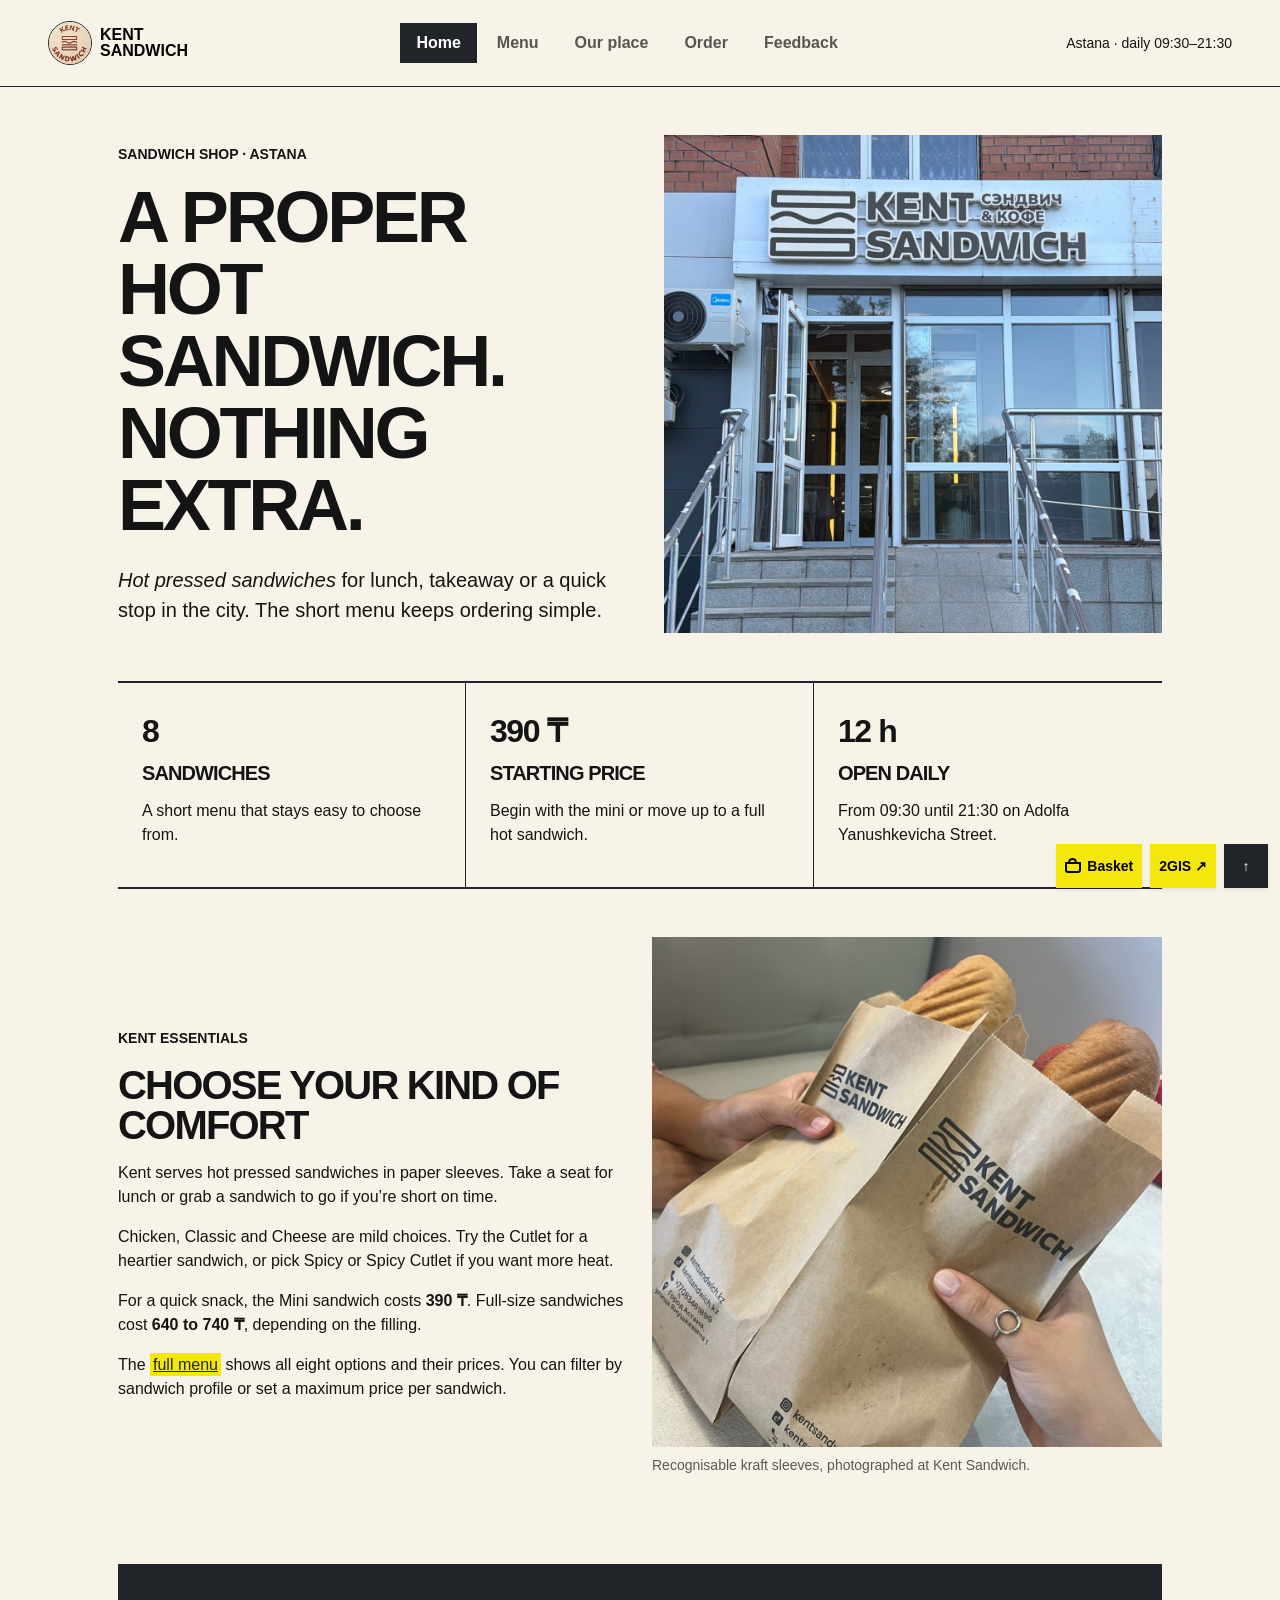
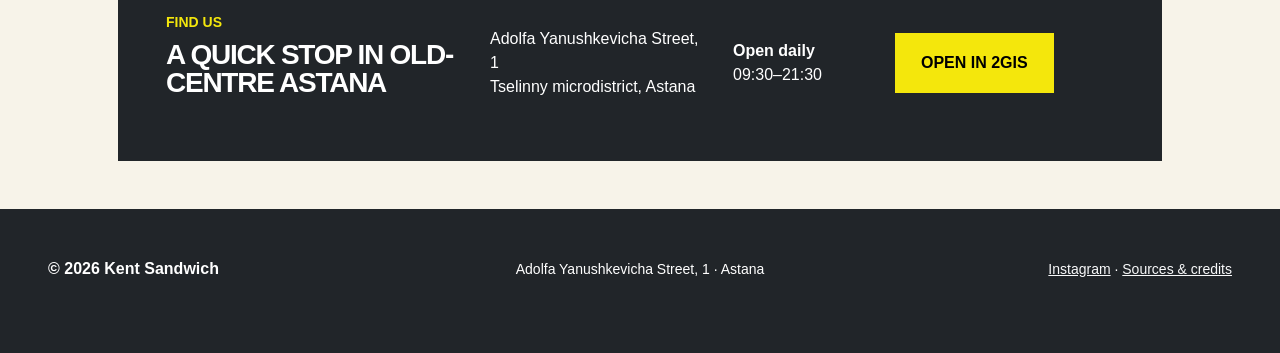
==== commit 63b847bf: "fix: finish menu and basket for final review" ====
--- a/index.html
+++ b/index.html
@@ -13,12 +13,13 @@
 <script src="https://code.jquery.com/jquery-3.7.1.min.js" integrity="sha256-/JqT3SQfawRcv/BIHPThkBvs0OEvtFFmqPF/lYI/Cxo=" crossorigin="anonymous" defer></script>
 <script src="js/menu-data.js" defer></script>
 <script src="js/basket.js" defer></script>
+<script src="js/site-actions.js" defer></script>
 <script src="js/main.js" defer></script>
 </head>
 <body class="page page-home">
     <!-- Author: Merey Kuatbay -->
     <a class="visually-hidden-focusable position-absolute top-0 start-0 z-3 bg-dark text-white p-3" href="#main-content">Skip to content</a>
-    <header class="site-header navbar navbar-expand-lg border-bottom border-dark py-3"><div class="container-fluid px-3 px-md-4 px-xl-5">
+    <header id="page-top" tabindex="-1" class="site-header navbar navbar-expand-lg border-bottom border-dark py-3"><div class="container-fluid px-3 px-md-4 px-xl-5">
 <a class="brand navbar-brand d-flex align-items-center gap-2 me-3" href="index.html" aria-label="Kent Sandwich home">
         <span class="brand-mark" aria-hidden="true"><img src="images/kent-logo.jpg" alt="" class="rounded-circle border border-dark object-fit-cover" width="44" height="44"></span>
         <span class="brand-name fs-6 fw-bold lh-1 text-uppercase">Kent<br>Sandwich</span>
@@ -37,7 +38,7 @@
         <h1 id="home-title" class="fw-bold text-uppercase display-2 lh-1 mb-4">A proper hot sandwich. Nothing extra.</h1>
         <p class="lead mb-0 fw-normal"><em>Hot pressed sandwiches</em> for lunch, takeaway or a quick stop in the city. The short menu keeps ordering simple.</p>
         </div>
-<div class="col-12 col-lg-6"><figure class="hero-figure mb-0"><div class="ratio rounded-0 overflow-hidden ratio-1x1"><img src="images/kent-hero.jpg" alt="Kent Sandwich storefront and sign on Adolfa Yanushkevicha Street" class="w-100 h-100 object-fit-cover"></div></figure></div>
+<div class="col-12 col-lg-6"><figure class="hero-figure mb-0"><div class="ratio rounded-0 overflow-hidden ratio-1x1"><img src="images/kent-hero.jpg" alt="Kent Sandwich storefront and sign on Adolfa Yanushkevicha Street" class="w-100 h-100 object-fit-cover" width="1200" height="1600"></div></figure></div>
 </div></section><!-- Responsive block 1: facts stack on phones, use two columns at md and three at lg. --><section class="quick-facts py-0 border-bottom border-2 border-dark" aria-label="Kent Sandwich essentials"><div class="row g-0">
 <div class="col-12 col-md-6 col-lg-4"><article class="fact-card h-100 border-dark p-4 border-end"><p class="fact-number fw-bold mb-2 fs-2">8</p>
           <h2 class="fw-bold mb-3 text-uppercase lh-1 h5">Sandwiches</h2>
@@ -58,9 +59,9 @@
           <p>Kent serves hot pressed sandwiches in paper sleeves. Take a seat for lunch or grab a sandwich to go if you’re short on time.</p>
           <p>Chicken, Classic and Cheese are mild choices. Try the Cutlet for a heartier sandwich, or pick Spicy or Spicy Cutlet if you want more heat.</p>
           <p>For a quick snack, the Mini sandwich costs <strong>390 ₸</strong>. Full-size sandwiches cost <strong>640 to 740 ₸</strong>, depending on the filling.</p>
-          <p class="mb-0">The <mark class="bg-warning"><a class="link-dark" href="menu.html">full menu</a></mark> shows all eight options. You can filter by sandwich profile or set a maximum price per sandwich.</p>
+          <p class="mb-0">The <mark class="bg-warning"><a class="link-dark" href="menu.html">full menu</a></mark> shows all eight options and their prices. You can filter by sandwich profile or set a maximum price per sandwich.</p>
         </div></div>
-        <div class="col-12 col-md-6"><figure class="signature-figure"><div class="ratio rounded-0 overflow-hidden ratio-1x1"><img src="images/kent-packaging.jpg" alt="Three Kent Sandwiches in branded kraft paper sleeves" class="w-100 h-100 object-fit-cover"></div>
+        <div class="col-12 col-md-6"><figure class="signature-figure"><div class="ratio rounded-0 overflow-hidden ratio-1x1"><img src="images/kent-packaging.jpg" alt="Toasted Kent sandwiches in branded kraft paper sleeves" class="w-100 h-100 object-fit-cover" width="1200" height="1600" loading="lazy"></div>
 <figcaption class="figure-caption mt-2">Recognisable kraft sleeves, photographed at Kent Sandwich.</figcaption></figure></div>
 </div></section><!-- Responsive block 2: visit information uses one, two and four columns at phone, md and lg widths. --><section class="visit-strip bg-dark text-white rounded-0 p-4 p-lg-5 my-4" id="visit" aria-labelledby="visit-title"><div class="row g-4 align-items-center">
 <!-- The id is unique because this is the only home-page destination for visit details. --><!-- This div groups the visit heading within the larger visit section; it has no separate meaning. --><div class="col-12 col-md-6 col-lg-4"><div>
@@ -72,11 +73,17 @@
           <strong>Open daily</strong>
           <br>09:30–21:30</p></div>
         <div class="col-12 col-md-6 col-lg-3"><a class="btn btn-warning rounded-0 border-2 text-uppercase fw-bold px-4 py-3 small" href="https://2gis.kz/astana/firm/70000001114376342" target="_blank" rel="noopener noreferrer">Open in 2GIS</a></div>
-      </div></section></main><!-- Responsive text: footer is centred on phones and left/right aligned from md (768px). --><footer class="site-footer container-fluid bg-dark text-white mt-5 py-5 px-3 px-md-4 px-xl-5"><div class="row g-3 align-items-center text-center text-md-start">
+      </div></section></main>
+  <footer class="site-footer container-fluid bg-dark text-white mt-5 pt-5 px-3 px-md-4 px-xl-5"><div class="row g-3 align-items-center text-center text-md-start">
 <p class="col-12 col-md-4 mb-0 fw-bold">© 2026 Kent Sandwich</p>
-      <p class="col-12 col-md-4 mb-0 small">Adolfa Yanushkevicha Street, 1 · Astana</p>
+      <p class="col-12 col-md-4 mb-0 small text-center">Adolfa Yanushkevicha Street, 1 · Astana</p>
       <p class="col-12 col-md-4 mb-0 small text-md-end"><a href="https://www.instagram.com/kentsandwich.kz/" target="_blank" rel="noopener noreferrer" class="link-light">Instagram</a> · <a href="colophon.html" class="link-light">Sources &amp; credits</a></p>
-    </div></footer><a class="source-tab btn btn-warning btn-sm position-fixed bottom-0 end-0 m-3 shadow z-3 d-none d-lg-block" href="https://2gis.kz/astana/firm/70000001114376342" target="_blank" rel="noopener noreferrer">2GIS ↗</a>
+    </div></footer>
+  <nav class="site-actions d-flex flex-wrap justify-content-end gap-2" aria-label="Quick links">
+    <a id="shared-basket-link" class="btn btn-warning btn-sm rounded-0 fw-bold shadow-sm" href="order.html#order-cart"><span class="basket-icon" aria-hidden="true"></span>Basket <span id="basket-badge" class="badge text-bg-dark" hidden>0</span></a>
+    <a class="source-tab btn btn-warning btn-sm rounded-0 fw-bold shadow-sm" href="https://2gis.kz/astana/firm/70000001114376342" target="_blank" rel="noopener noreferrer">2GIS ↗</a>
+    <a class="btn btn-dark btn-sm rounded-0 fw-bold shadow-sm" href="#page-top" aria-label="Back to top">↑</a>
+  </nav>
   <script src="https://cdn.jsdelivr.net/npm/bootstrap@5.3.8/dist/js/bootstrap.bundle.min.js" integrity="sha384-FKyoEForCGlyvwx9Hj09JcYn3nv7wiPVlz7YYwJrWVcXK/BmnVDxM+D2scQbITxI" crossorigin="anonymous"></script>
 </body>
 </html>
--- a/css/base.css
+++ b/css/base.css
@@ -29,3 +29,56 @@
   --bs-btn-active-bg: #e0d30b;
   --bs-btn-active-border-color: #e0d30b;
 }
+
+html {
+  scroll-padding-bottom: 4.5rem;
+}
+
+.site-actions {
+  position: fixed;
+  z-index: 1030;
+  bottom: calc(.75rem + env(safe-area-inset-bottom));
+  right: calc(.75rem + env(safe-area-inset-right));
+  max-width: calc(100% - 1.5rem);
+}
+
+.site-actions .btn {
+  display: inline-flex;
+  align-items: center;
+  justify-content: center;
+  gap: .4rem;
+  min-width: 2.75rem;
+  min-height: 2.75rem;
+}
+
+.site-actions .btn:focus-visible {
+  outline: 2px solid var(--bs-body-color);
+  outline-offset: 2px;
+}
+
+#basket-badge[hidden] {
+  display: none;
+}
+
+.basket-icon {
+  position: relative;
+  width: 1rem;
+  height: .65rem;
+  margin-top: .2rem;
+  border: 2px solid currentColor;
+  border-radius: 0 0 .2rem .2rem;
+}
+
+.basket-icon::before {
+  position: absolute;
+  inset: -.42rem .1rem auto;
+  height: .35rem;
+  border: 2px solid currentColor;
+  border-bottom: 0;
+  border-radius: .35rem .35rem 0 0;
+  content: "";
+}
+
+.site-footer {
+  padding-bottom: calc(4.5rem + env(safe-area-inset-bottom));
+}
--- a/css/merey.css
+++ b/css/merey.css
@@ -15,13 +15,25 @@
   --bs-warning-rgb: 244, 231, 12;
 }
 
-/* Keep prepared cart and message regions out of view until JavaScript reveals them. */
+/* JavaScript toggles the visibility of status messages and empty states. */
 :is(.page-home, .page-menu, .page-order) .is-hidden {
   display: none;
 }
 
 .menu-guide-photo {
   object-position: center bottom;
+}
+
+.menu-card-photo {
+  display: block;
+  width: 100%;
+  height: auto;
+  aspect-ratio: 3 / 2;
+  object-fit: cover;
+}
+
+.menu-item-quantity {
+  min-height: 1.5em;
 }
 
 .menu-card.is-selected,
@@ -58,8 +70,22 @@
   border-color: #25613b;
 }
 
-.choice-card .form-check-label {
+.choice-toggle {
   flex: 1 0 7.5rem;
+  color: inherit;
+  cursor: pointer;
+}
+
+.choice-card.is-selected {
+  background-color: var(--bs-warning);
+}
+
+.choice-toggle:focus-visible,
+.menu-card button:focus-visible,
+.order-quantity button:focus-visible,
+.order-cart :is(button, a):focus-visible {
+  outline: 2px solid var(--bs-body-color);
+  outline-offset: 2px;
 }
 
 .order-quantity .btn {
@@ -74,8 +100,34 @@
   font-variant-numeric: tabular-nums;
 }
 
-.page-order .order-summary {
-  background-color: var(--bs-tertiary-bg);
+.order-cart {
+  scroll-margin-top: 1rem;
+}
+
+.order-cart button,
+.menu-card button {
+  min-width: 2.75rem;
+  min-height: 2.75rem;
+}
+
+@media (min-width: 992px) {
+  .order-cart {
+    position: sticky;
+    top: 1rem;
+    display: flex;
+    flex-direction: column;
+    align-items: stretch;
+    max-height: calc(100dvh - 5.5rem);
+  }
+
+  .order-cart #cart-items {
+    overflow-y: auto;
+    scroll-padding-block: .25rem;
+  }
+
+  #clear-basket {
+    align-self: flex-start;
+  }
 }
 
 .page-order .form-check-input:checked {
@@ -89,6 +141,7 @@
   box-shadow: 0 0 0 0.25rem rgb(244 231 12 / 35%);
 }
 
+.page-menu #menu-search:focus,
 .page-order .form-control:focus,
 .page-order .form-select:focus {
   border-color: #f4e70c;
